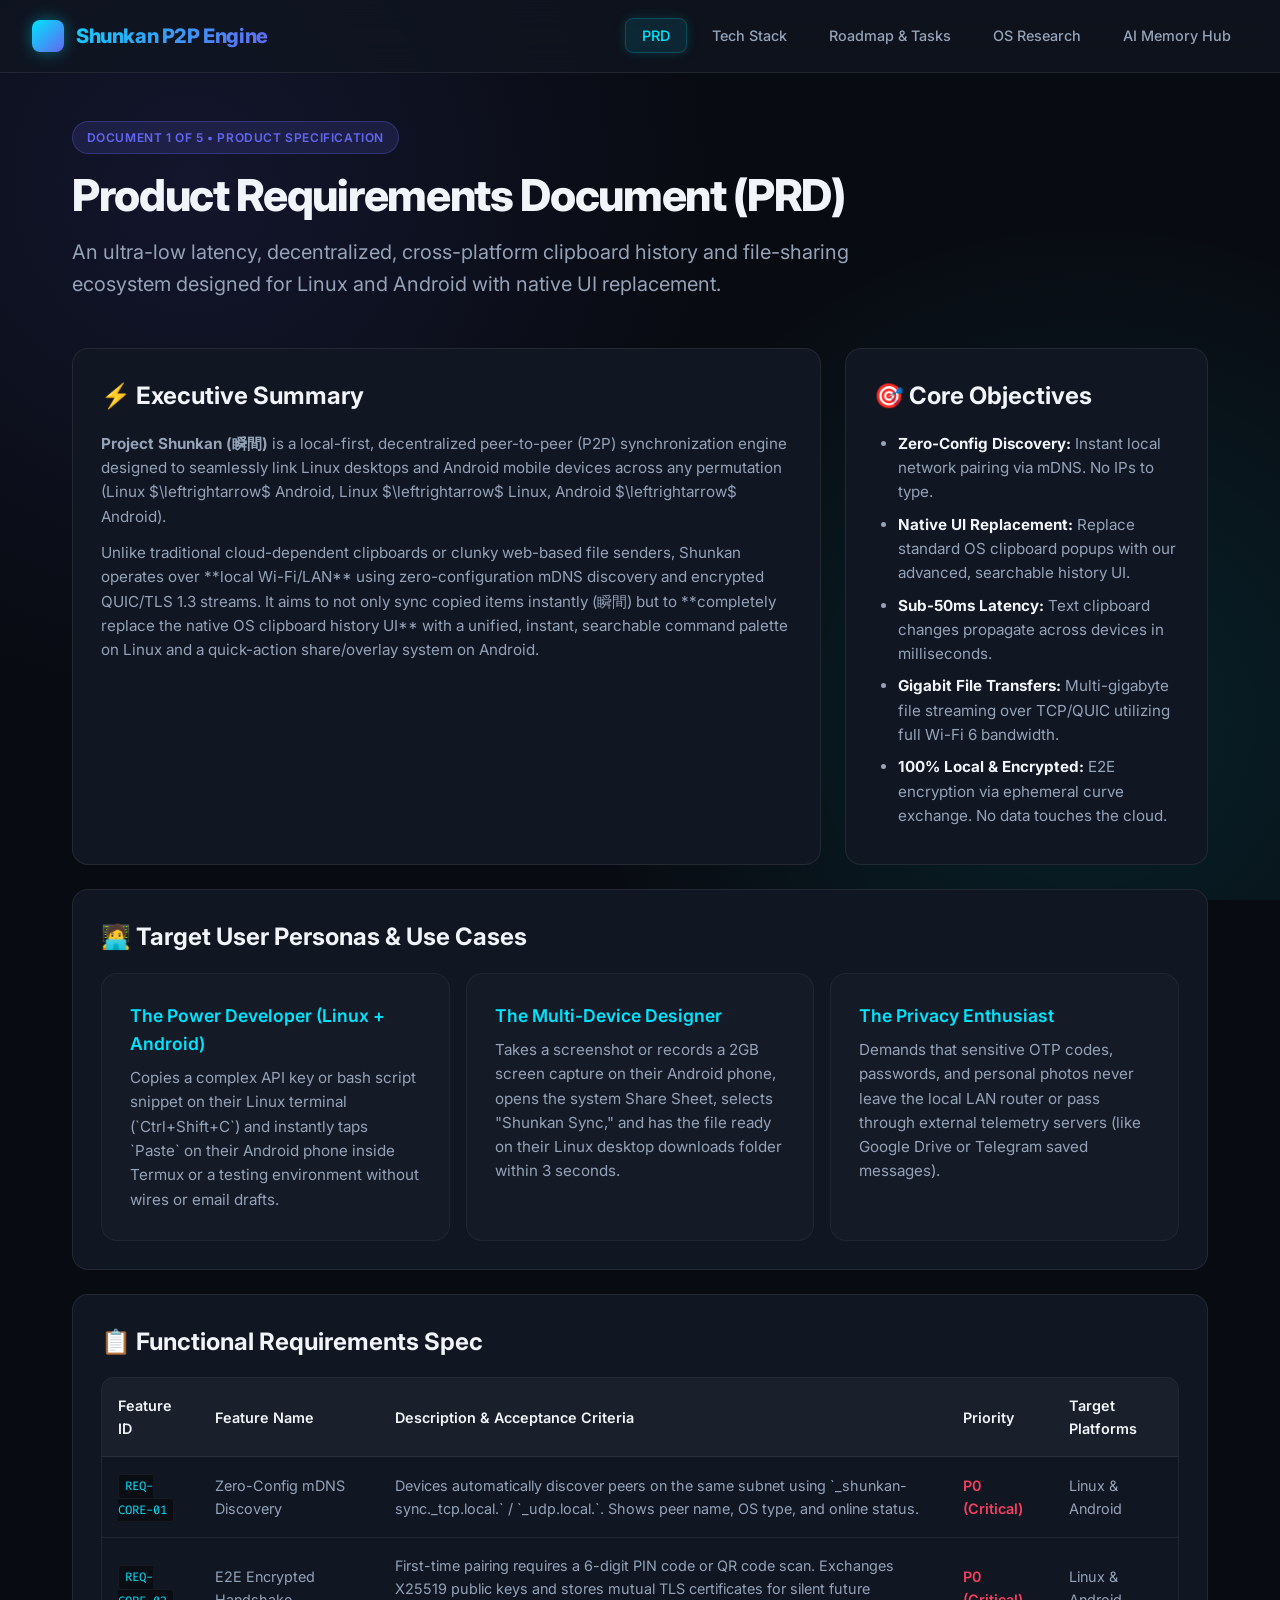
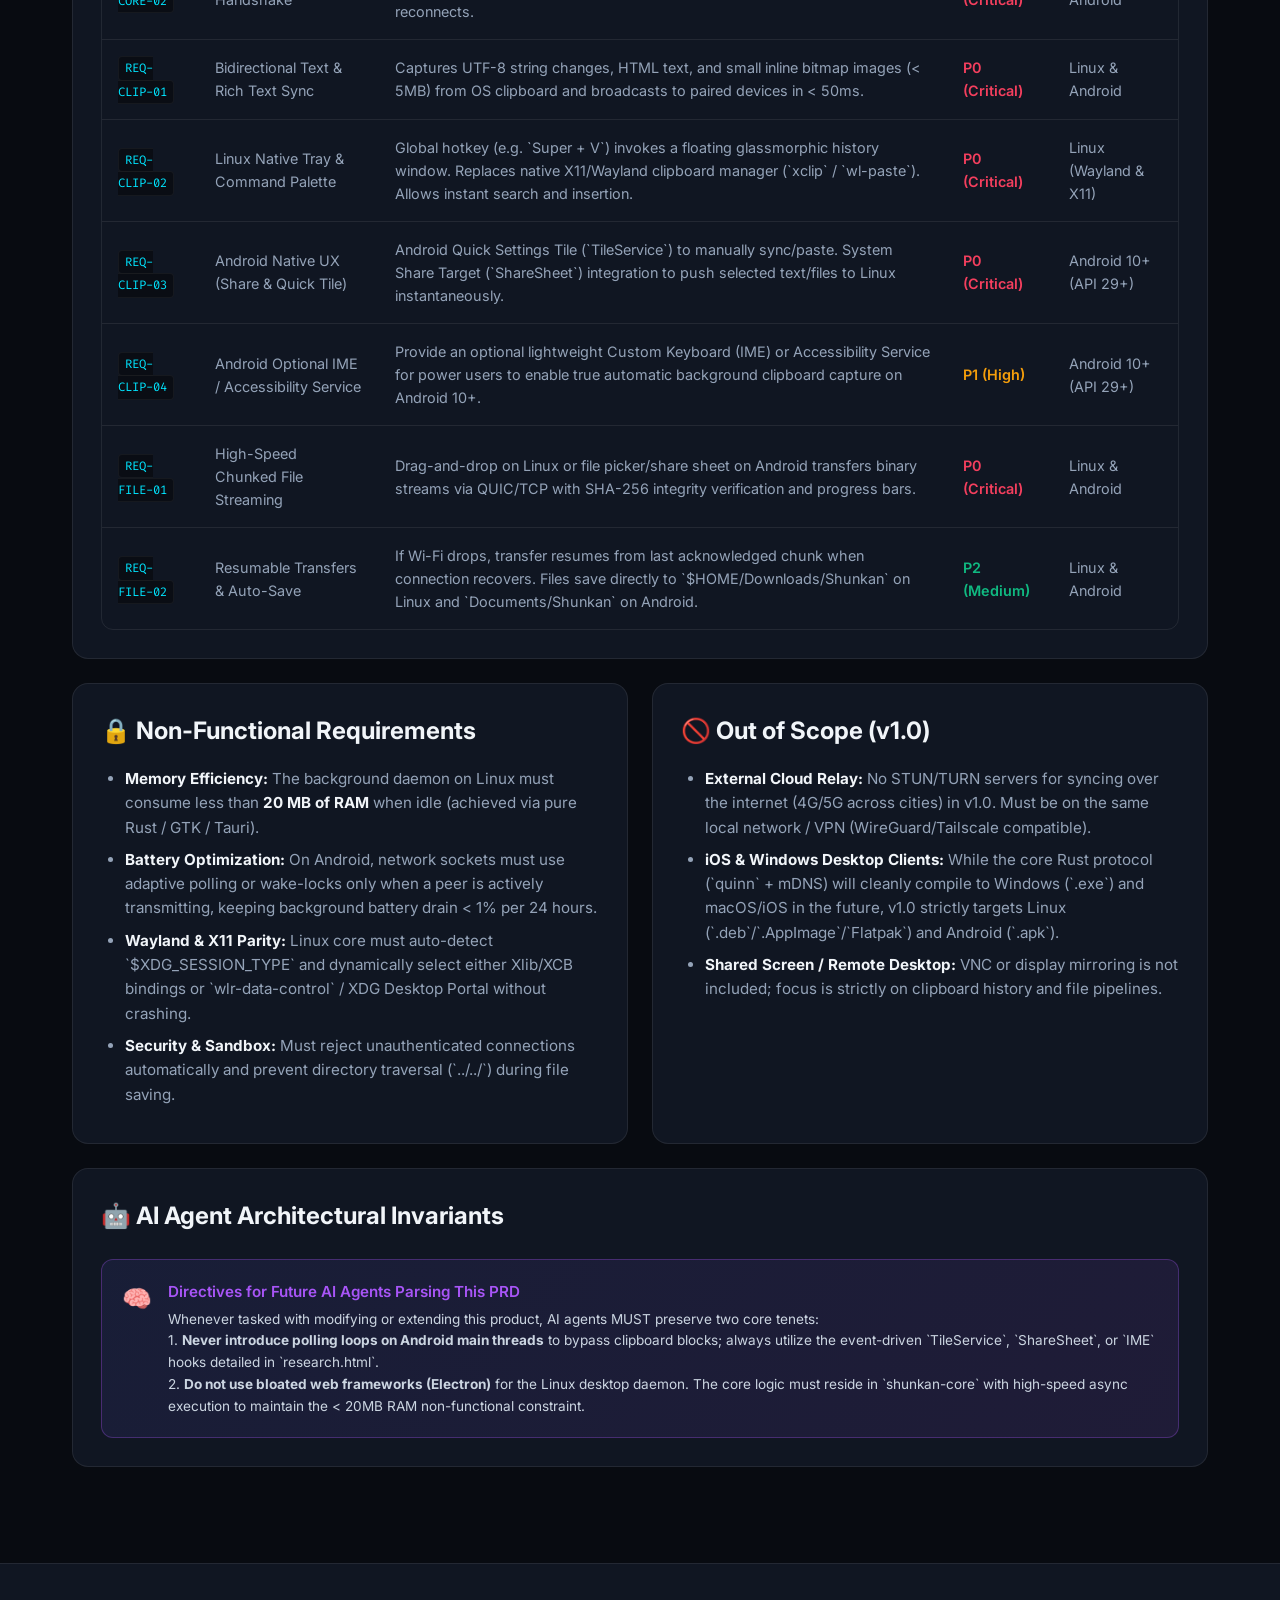
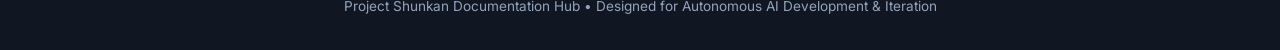
==== prd.html @ 19c79742 "docs: initialize Project Shunkan documentation hub" ====
<!DOCTYPE html>
<html lang="en">
<head>
    <meta charset="UTF-8">
    <meta name="viewport" content="width=device-width, initial-scale=1.0">
    <title>PRD — Project Shunkan (瞬間 • Cross-Platform Clipboard & File Share)</title>
    <link rel="preconnect" href="https://fonts.googleapis.com">
    <link rel="preconnect" href="https://fonts.gstatic.com" crossorigin>
    <link href="https://fonts.googleapis.com/css2?family=Fira+Code:wght@400;500;600&family=Inter:wght@300;400;500;600;700;800&display=swap" rel="stylesheet">
    <style>
        :root {
            --bg-base: #080b11;
            --bg-surface: #101622;
            --bg-surface-hover: #161e2f;
            --bg-glass: rgba(16, 22, 34, 0.7);
            --border-color: rgba(255, 255, 255, 0.08);
            --border-glow: rgba(0, 229, 255, 0.3);
            --text-main: #f1f5f9;
            --text-muted: #94a3b8;
            --accent-cyan: #00e5ff;
            --accent-indigo: #6366f1;
            --accent-purple: #a855f7;
            --accent-emerald: #10b981;
            --accent-amber: #f59e0b;
            --accent-rose: #f43f5e;
        }

        * {
            box-sizing: border-box;
            margin: 0;
            padding: 0;
        }

        body {
            font-family: 'Inter', -apple-system, BlinkMacSystemFont, sans-serif;
            background-color: var(--bg-base);
            color: var(--text-main);
            line-height: 1.6;
            min-height: 100vh;
            display: flex;
            flex-direction: column;
            background-image: 
                radial-gradient(circle at 15% 20%, rgba(99, 102, 241, 0.12) 0%, transparent 40%),
                radial-gradient(circle at 85% 80%, rgba(0, 229, 255, 0.1) 0%, transparent 40%);
            background-attachment: fixed;
        }

        /* Top Navigation */
        header {
            position: sticky;
            top: 0;
            z-index: 100;
            background: var(--bg-glass);
            backdrop-filter: blur(16px);
            -webkit-backdrop-filter: blur(16px);
            border-bottom: 1px solid var(--border-color);
            padding: 1rem 2rem;
            display: flex;
            justify-content: space-between;
            align-items: center;
        }

        .logo {
            display: flex;
            align-items: center;
            gap: 0.75rem;
            font-weight: 800;
            font-size: 1.25rem;
            letter-spacing: -0.02em;
            background: linear-gradient(135deg, var(--accent-cyan), var(--accent-indigo));
            -webkit-background-clip: text;
            -webkit-text-fill-color: transparent;
        }

        .logo-icon {
            width: 32px;
            height: 32px;
            border-radius: 8px;
            background: linear-gradient(135deg, var(--accent-cyan), var(--accent-indigo));
            display: flex;
            align-items: center;
            justify-content: center;
            color: #000;
            font-weight: 900;
            font-size: 1.1rem;
            box-shadow: 0 0 15px rgba(0, 229, 255, 0.4);
        }

        nav ul {
            display: flex;
            list-style: none;
            gap: 0.5rem;
        }

        nav a {
            color: var(--text-muted);
            text-decoration: none;
            padding: 0.5rem 1rem;
            border-radius: 8px;
            font-size: 0.9rem;
            font-weight: 500;
            transition: all 0.2s ease;
            border: 1px solid transparent;
        }

        nav a:hover {
            color: var(--text-main);
            background: var(--bg-surface-hover);
        }

        nav a.active {
            color: var(--accent-cyan);
            background: rgba(0, 229, 255, 0.1);
            border-color: rgba(0, 229, 255, 0.2);
            box-shadow: 0 0 12px rgba(0, 229, 255, 0.15);
        }

        /* Main Container */
        main {
            max-width: 1200px;
            margin: 0 auto;
            padding: 3rem 2rem;
            flex: 1;
            width: 100%;
        }

        /* Hero Header */
        .page-header {
            margin-bottom: 3rem;
            position: relative;
        }

        .badge {
            display: inline-flex;
            align-items: center;
            gap: 0.5rem;
            padding: 0.35rem 0.85rem;
            border-radius: 9999px;
            background: rgba(99, 102, 241, 0.15);
            color: var(--accent-indigo);
            border: 1px solid rgba(99, 102, 241, 0.3);
            font-size: 0.75rem;
            font-weight: 600;
            text-transform: uppercase;
            letter-spacing: 0.05em;
            margin-bottom: 1rem;
        }

        h1 {
            font-size: 2.75rem;
            font-weight: 800;
            letter-spacing: -0.03em;
            line-height: 1.15;
            margin-bottom: 1rem;
        }

        .subtitle {
            font-size: 1.25rem;
            color: var(--text-muted);
            max-width: 800px;
            font-weight: 400;
        }

        /* Grid & Cards */
        .section-grid {
            display: grid;
            grid-template-columns: repeat(12, 1fr);
            gap: 1.5rem;
            margin-bottom: 3rem;
        }

        .card {
            background: var(--bg-surface);
            border: 1px solid var(--border-color);
            border-radius: 16px;
            padding: 1.75rem;
            transition: all 0.3s cubic-bezier(0.16, 1, 0.3, 1);
            position: relative;
            overflow: hidden;
        }

        .card:hover {
            border-color: rgba(255, 255, 255, 0.18);
            transform: translateY(-2px);
            box-shadow: 0 12px 30px rgba(0, 0, 0, 0.4);
        }

        .card::before {
            content: '';
            position: absolute;
            top: 0;
            left: 0;
            width: 100%;
            height: 3px;
            background: linear-gradient(90deg, var(--accent-cyan), var(--accent-indigo));
            opacity: 0;
            transition: opacity 0.3s ease;
        }

        .card:hover::before {
            opacity: 1;
        }

        .col-12 { grid-column: span 12; }
        .col-8 { grid-column: span 8; }
        .col-6 { grid-column: span 6; }
        .col-4 { grid-column: span 4; }

        @media (max-width: 900px) {
            .col-8, .col-6, .col-4 { grid-column: span 12; }
        }

        h2 {
            font-size: 1.5rem;
            font-weight: 700;
            margin-bottom: 1rem;
            color: var(--text-main);
            display: flex;
            align-items: center;
            gap: 0.75rem;
        }

        h3 {
            font-size: 1.1rem;
            font-weight: 600;
            margin: 1.25rem 0 0.5rem;
            color: var(--accent-cyan);
        }

        p, li {
            color: var(--text-muted);
            font-size: 0.95rem;
        }

        ul, ol {
            padding-left: 1.5rem;
            margin-top: 0.5rem;
        }

        li {
            margin-bottom: 0.5rem;
        }

        li strong {
            color: var(--text-main);
        }

        /* Spec Table */
        .table-container {
            overflow-x: auto;
            margin-top: 1rem;
            border-radius: 12px;
            border: 1px solid var(--border-color);
        }

        table {
            width: 100%;
            border-collapse: collapse;
            text-align: left;
            font-size: 0.9rem;
        }

        th {
            background: rgba(255, 255, 255, 0.04);
            padding: 1rem;
            font-weight: 600;
            color: var(--text-main);
            border-bottom: 1px solid var(--border-color);
        }

        td {
            padding: 1rem;
            border-bottom: 1px solid var(--border-color);
            color: var(--text-muted);
        }

        tr:last-child td {
            border-bottom: none;
        }

        tr:hover td {
            background: rgba(255, 255, 255, 0.02);
            color: var(--text-main);
        }

        .priority-p0 { color: var(--accent-rose); font-weight: 600; }
        .priority-p1 { color: var(--accent-amber); font-weight: 600; }
        .priority-p2 { color: var(--accent-emerald); font-weight: 600; }

        /* Code snippets */
        code {
            font-family: 'Fira Code', monospace;
            background: rgba(0, 0, 0, 0.4);
            padding: 0.2rem 0.4rem;
            border-radius: 4px;
            font-size: 0.85em;
            color: var(--accent-cyan);
            border: 1px solid rgba(255, 255, 255, 0.05);
        }

        /* AI Prompt Box */
        .ai-callout {
            background: linear-gradient(135deg, rgba(99, 102, 241, 0.1), rgba(168, 85, 247, 0.1));
            border: 1px solid rgba(168, 85, 247, 0.3);
            border-radius: 12px;
            padding: 1.25rem;
            margin-top: 1.5rem;
            display: flex;
            gap: 1rem;
            align-items: flex-start;
        }

        .ai-icon {
            font-size: 1.5rem;
            flex-shrink: 0;
        }

        .ai-text h4 {
            color: var(--accent-purple);
            font-size: 0.95rem;
            font-weight: 600;
            margin-bottom: 0.25rem;
        }

        .ai-text p {
            font-size: 0.85rem;
            color: #cbd5e1;
            margin: 0;
        }

        footer {
            border-top: 1px solid var(--border-color);
            padding: 2rem;
            text-align: center;
            font-size: 0.85rem;
            color: var(--text-muted);
            background: var(--bg-surface);
        }
    </style>
</head>
<body>

<header>
    <div class="logo">
        <div class="logo-icon">瞬</div>
        <span>Shunkan P2P Engine</span>
    </div>
    <nav>
        <ul>
            <li><a href="prd.html" class="active">PRD</a></li>
            <li><a href="stack.html">Tech Stack</a></li>
            <li><a href="tasks.html">Roadmap & Tasks</a></li>
            <li><a href="research.html">OS Research</a></li>
            <li><a href="memory.html">AI Memory Hub</a></li>
        </ul>
    </nav>
</header>

<main>
    <div class="page-header">
        <div class="badge">Document 1 of 5 • Product Specification</div>
        <h1>Product Requirements Document (PRD)</h1>
        <p class="subtitle">
            An ultra-low latency, decentralized, cross-platform clipboard history and file-sharing ecosystem designed for Linux and Android with native UI replacement.
        </p>
    </div>

    <div class="section-grid">
        <div class="card col-8">
            <h2>⚡ Executive Summary</h2>
            <p>
                <strong>Project Shunkan (瞬間)</strong> is a local-first, decentralized peer-to-peer (P2P) synchronization engine designed to seamlessly link Linux desktops and Android mobile devices across any permutation (Linux $\leftrightarrow$ Android, Linux $\leftrightarrow$ Linux, Android $\leftrightarrow$ Android).
            </p>
            <p style="margin-top: 0.75rem;">
                Unlike traditional cloud-dependent clipboards or clunky web-based file senders, Shunkan operates over **local Wi-Fi/LAN** using zero-configuration mDNS discovery and encrypted QUIC/TLS 1.3 streams. It aims to not only sync copied items instantly (瞬間) but to **completely replace the native OS clipboard history UI** with a unified, instant, searchable command palette on Linux and a quick-action share/overlay system on Android.
            </p>
        </div>

        <div class="card col-4">
            <h2>🎯 Core Objectives</h2>
            <ul>
                <li><strong>Zero-Config Discovery:</strong> Instant local network pairing via mDNS. No IPs to type.</li>
                <li><strong>Native UI Replacement:</strong> Replace standard OS clipboard popups with our advanced, searchable history UI.</li>
                <li><strong>Sub-50ms Latency:</strong> Text clipboard changes propagate across devices in milliseconds.</li>
                <li><strong>Gigabit File Transfers:</strong> Multi-gigabyte file streaming over TCP/QUIC utilizing full Wi-Fi 6 bandwidth.</li>
                <li><strong>100% Local & Encrypted:</strong> E2E encryption via ephemeral curve exchange. No data touches the cloud.</li>
            </ul>
        </div>

        <div class="card col-12">
            <h2>🧑‍💻 Target User Personas & Use Cases</h2>
            <div class="section-grid" style="margin-bottom: 0; gap: 1rem; margin-top: 1rem;">
                <div class="card col-4" style="background: rgba(255,255,255,0.02); border-color: rgba(255,255,255,0.05);">
                    <h3 style="margin-top:0;">The Power Developer (Linux + Android)</h3>
                    <p>Copies a complex API key or bash script snippet on their Linux terminal (`Ctrl+Shift+C`) and instantly taps `Paste` on their Android phone inside Termux or a testing environment without wires or email drafts.</p>
                </div>
                <div class="card col-4" style="background: rgba(255,255,255,0.02); border-color: rgba(255,255,255,0.05);">
                    <h3 style="margin-top:0;">The Multi-Device Designer</h3>
                    <p>Takes a screenshot or records a 2GB screen capture on their Android phone, opens the system Share Sheet, selects "Shunkan Sync," and has the file ready on their Linux desktop downloads folder within 3 seconds.</p>
                </div>
                <div class="card col-4" style="background: rgba(255,255,255,0.02); border-color: rgba(255,255,255,0.05);">
                    <h3 style="margin-top:0;">The Privacy Enthusiast</h3>
                    <p>Demands that sensitive OTP codes, passwords, and personal photos never leave the local LAN router or pass through external telemetry servers (like Google Drive or Telegram saved messages).</p>
                </div>
            </div>
        </div>

        <div class="card col-12">
            <h2>📋 Functional Requirements Spec</h2>
            <div class="table-container">
                <table>
                    <thead>
                        <tr>
                            <th>Feature ID</th>
                            <th>Feature Name</th>
                            <th>Description & Acceptance Criteria</th>
                            <th>Priority</th>
                            <th>Target Platforms</th>
                        </tr>
                    </thead>
                    <tbody>
                        <tr>
                            <td><code>REQ-CORE-01</code></td>
                            <td>Zero-Config mDNS Discovery</td>
                            <td>Devices automatically discover peers on the same subnet using `_shunkan-sync._tcp.local.` / `_udp.local.`. Shows peer name, OS type, and online status.</td>
                            <td class="priority-p0">P0 (Critical)</td>
                            <td>Linux & Android</td>
                        </tr>
                        <tr>
                            <td><code>REQ-CORE-02</code></td>
                            <td>E2E Encrypted Handshake</td>
                            <td>First-time pairing requires a 6-digit PIN code or QR code scan. Exchanges X25519 public keys and stores mutual TLS certificates for silent future reconnects.</td>
                            <td class="priority-p0">P0 (Critical)</td>
                            <td>Linux & Android</td>
                        </tr>
                        <tr>
                            <td><code>REQ-CLIP-01</code></td>
                            <td>Bidirectional Text & Rich Text Sync</td>
                            <td>Captures UTF-8 string changes, HTML text, and small inline bitmap images (< 5MB) from OS clipboard and broadcasts to paired devices in < 50ms.</td>
                            <td class="priority-p0">P0 (Critical)</td>
                            <td>Linux & Android</td>
                        </tr>
                        <tr>
                            <td><code>REQ-CLIP-02</code></td>
                            <td>Linux Native Tray & Command Palette</td>
                            <td>Global hotkey (e.g. `Super + V`) invokes a floating glassmorphic history window. Replaces native X11/Wayland clipboard manager (`xclip` / `wl-paste`). Allows instant search and insertion.</td>
                            <td class="priority-p0">P0 (Critical)</td>
                            <td>Linux (Wayland & X11)</td>
                        </tr>
                        <tr>
                            <td><code>REQ-CLIP-03</code></td>
                            <td>Android Native UX (Share & Quick Tile)</td>
                            <td>Android Quick Settings Tile (`TileService`) to manually sync/paste. System Share Target (`ShareSheet`) integration to push selected text/files to Linux instantaneously.</td>
                            <td class="priority-p0">P0 (Critical)</td>
                            <td>Android 10+ (API 29+)</td>
                        </tr>
                        <tr>
                            <td><code>REQ-CLIP-04</code></td>
                            <td>Android Optional IME / Accessibility Service</td>
                            <td>Provide an optional lightweight Custom Keyboard (IME) or Accessibility Service for power users to enable true automatic background clipboard capture on Android 10+.</td>
                            <td class="priority-p1">P1 (High)</td>
                            <td>Android 10+ (API 29+)</td>
                        </tr>
                        <tr>
                            <td><code>REQ-FILE-01</code></td>
                            <td>High-Speed Chunked File Streaming</td>
                            <td>Drag-and-drop on Linux or file picker/share sheet on Android transfers binary streams via QUIC/TCP with SHA-256 integrity verification and progress bars.</td>
                            <td class="priority-p0">P0 (Critical)</td>
                            <td>Linux & Android</td>
                        </tr>
                        <tr>
                            <td><code>REQ-FILE-02</code></td>
                            <td>Resumable Transfers & Auto-Save</td>
                            <td>If Wi-Fi drops, transfer resumes from last acknowledged chunk when connection recovers. Files save directly to `$HOME/Downloads/Shunkan` on Linux and `Documents/Shunkan` on Android.</td>
                            <td class="priority-p2">P2 (Medium)</td>
                            <td>Linux & Android</td>
                        </tr>
                    </tbody>
                </table>
            </div>
        </div>

        <div class="card col-6">
            <h2>🔒 Non-Functional Requirements</h2>
            <ul>
                <li><strong>Memory Efficiency:</strong> The background daemon on Linux must consume less than <strong>20 MB of RAM</strong> when idle (achieved via pure Rust / GTK / Tauri).</li>
                <li><strong>Battery Optimization:</strong> On Android, network sockets must use adaptive polling or wake-locks only when a peer is actively transmitting, keeping background battery drain < 1% per 24 hours.</li>
                <li><strong>Wayland & X11 Parity:</strong> Linux core must auto-detect `$XDG_SESSION_TYPE` and dynamically select either Xlib/XCB bindings or `wlr-data-control` / XDG Desktop Portal without crashing.</li>
                <li><strong>Security & Sandbox:</strong> Must reject unauthenticated connections automatically and prevent directory traversal (`../../`) during file saving.</li>
            </ul>
        </div>

        <div class="card col-6">
            <h2>🚫 Out of Scope (v1.0)</h2>
            <ul>
                <li><strong>External Cloud Relay:</strong> No STUN/TURN servers for syncing over the internet (4G/5G across cities) in v1.0. Must be on the same local network / VPN (WireGuard/Tailscale compatible).</li>
                <li><strong>iOS & Windows Desktop Clients:</strong> While the core Rust protocol (`quinn` + mDNS) will cleanly compile to Windows (`.exe`) and macOS/iOS in the future, v1.0 strictly targets Linux (`.deb`/`.AppImage`/`Flatpak`) and Android (`.apk`).</li>
                <li><strong>Shared Screen / Remote Desktop:</strong> VNC or display mirroring is not included; focus is strictly on clipboard history and file pipelines.</li>
            </ul>
        </div>

        <div class="card col-12">
            <h2>🤖 AI Agent Architectural Invariants</h2>
            <div class="ai-callout">
                <div class="ai-icon">🧠</div>
                <div class="ai-text">
                    <h4>Directives for Future AI Agents Parsing This PRD</h4>
                    <p>
                        Whenever tasked with modifying or extending this product, AI agents MUST preserve two core tenets:
                        <br>1. <strong>Never introduce polling loops on Android main threads</strong> to bypass clipboard blocks; always utilize the event-driven `TileService`, `ShareSheet`, or `IME` hooks detailed in `research.html`.
                        <br>2. <strong>Do not use bloated web frameworks (Electron)</strong> for the Linux desktop daemon. The core logic must reside in `shunkan-core` with high-speed async execution to maintain the < 20MB RAM non-functional constraint.
                    </p>
                </div>
            </div>
        </div>
    </div>
</main>

<footer>
    Project Shunkan Documentation Hub • Designed for Autonomous AI Development & Iteration
</footer>

</body>
</html>
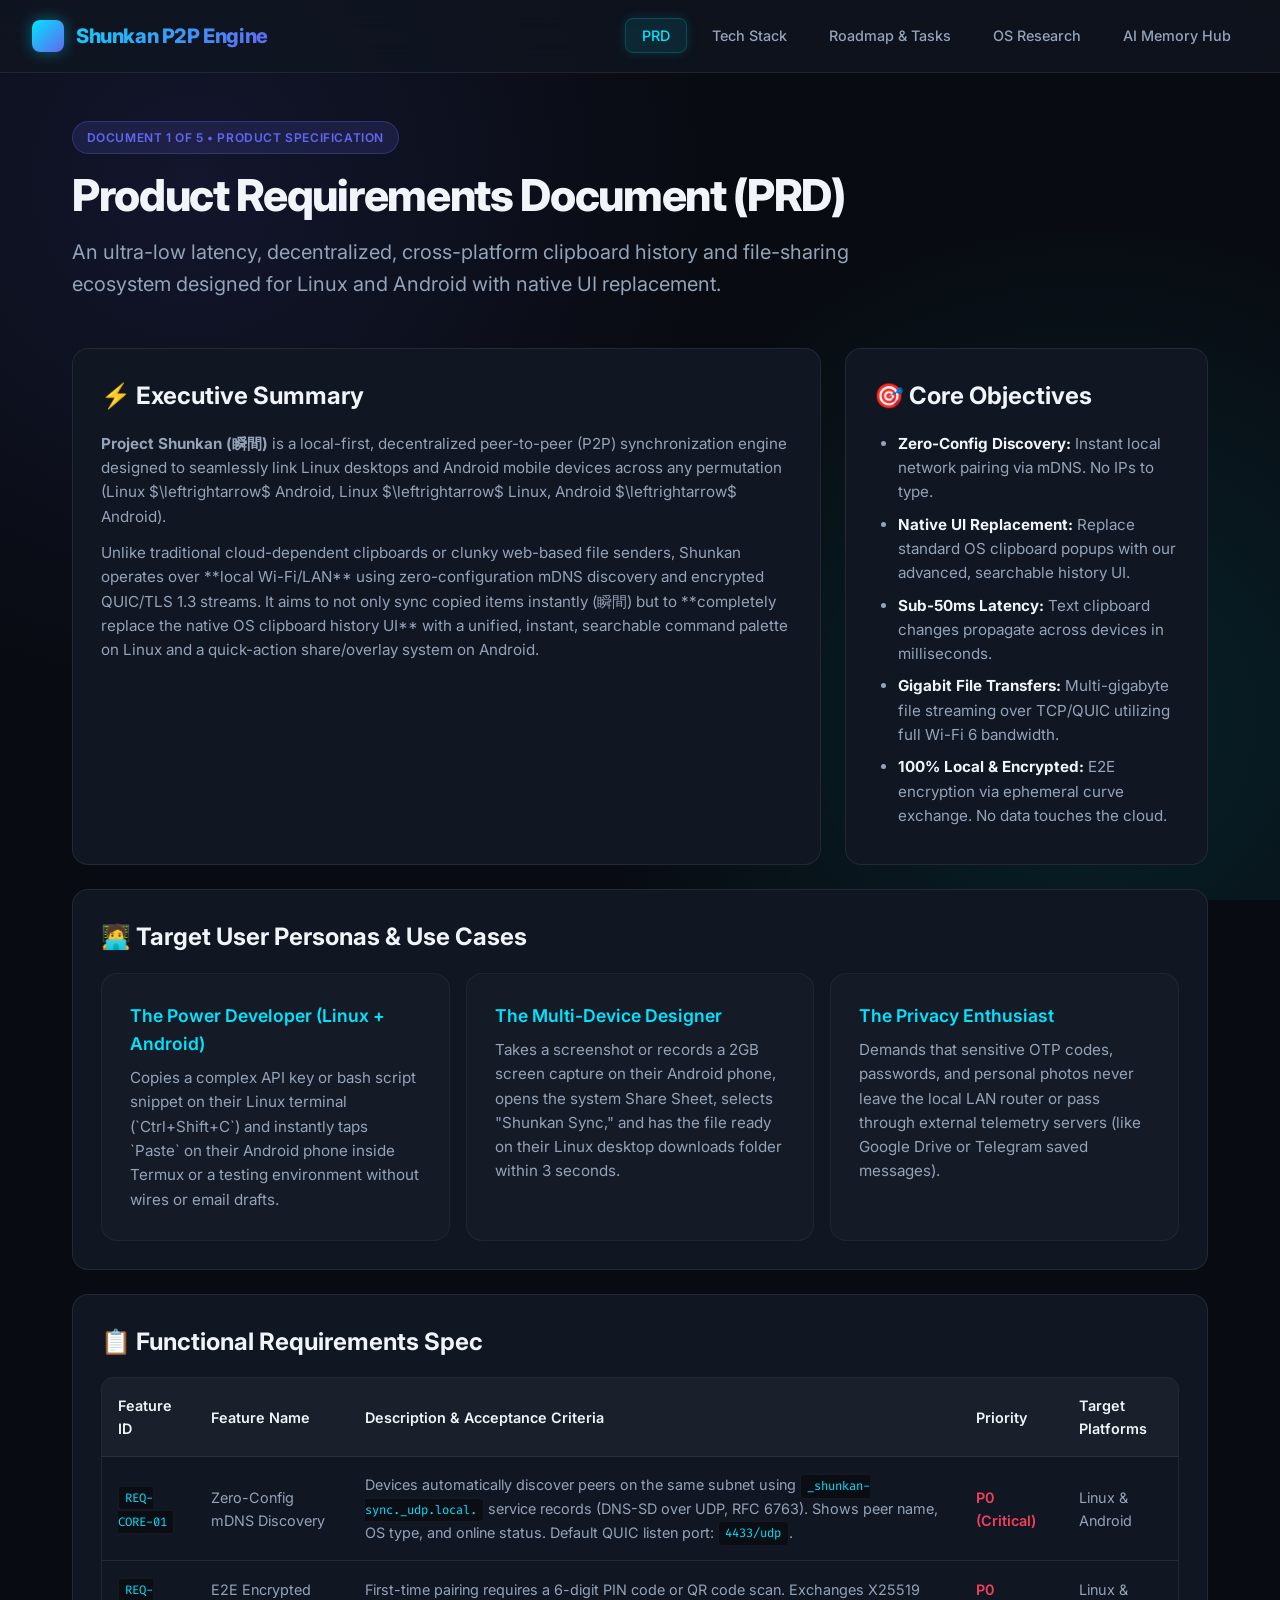
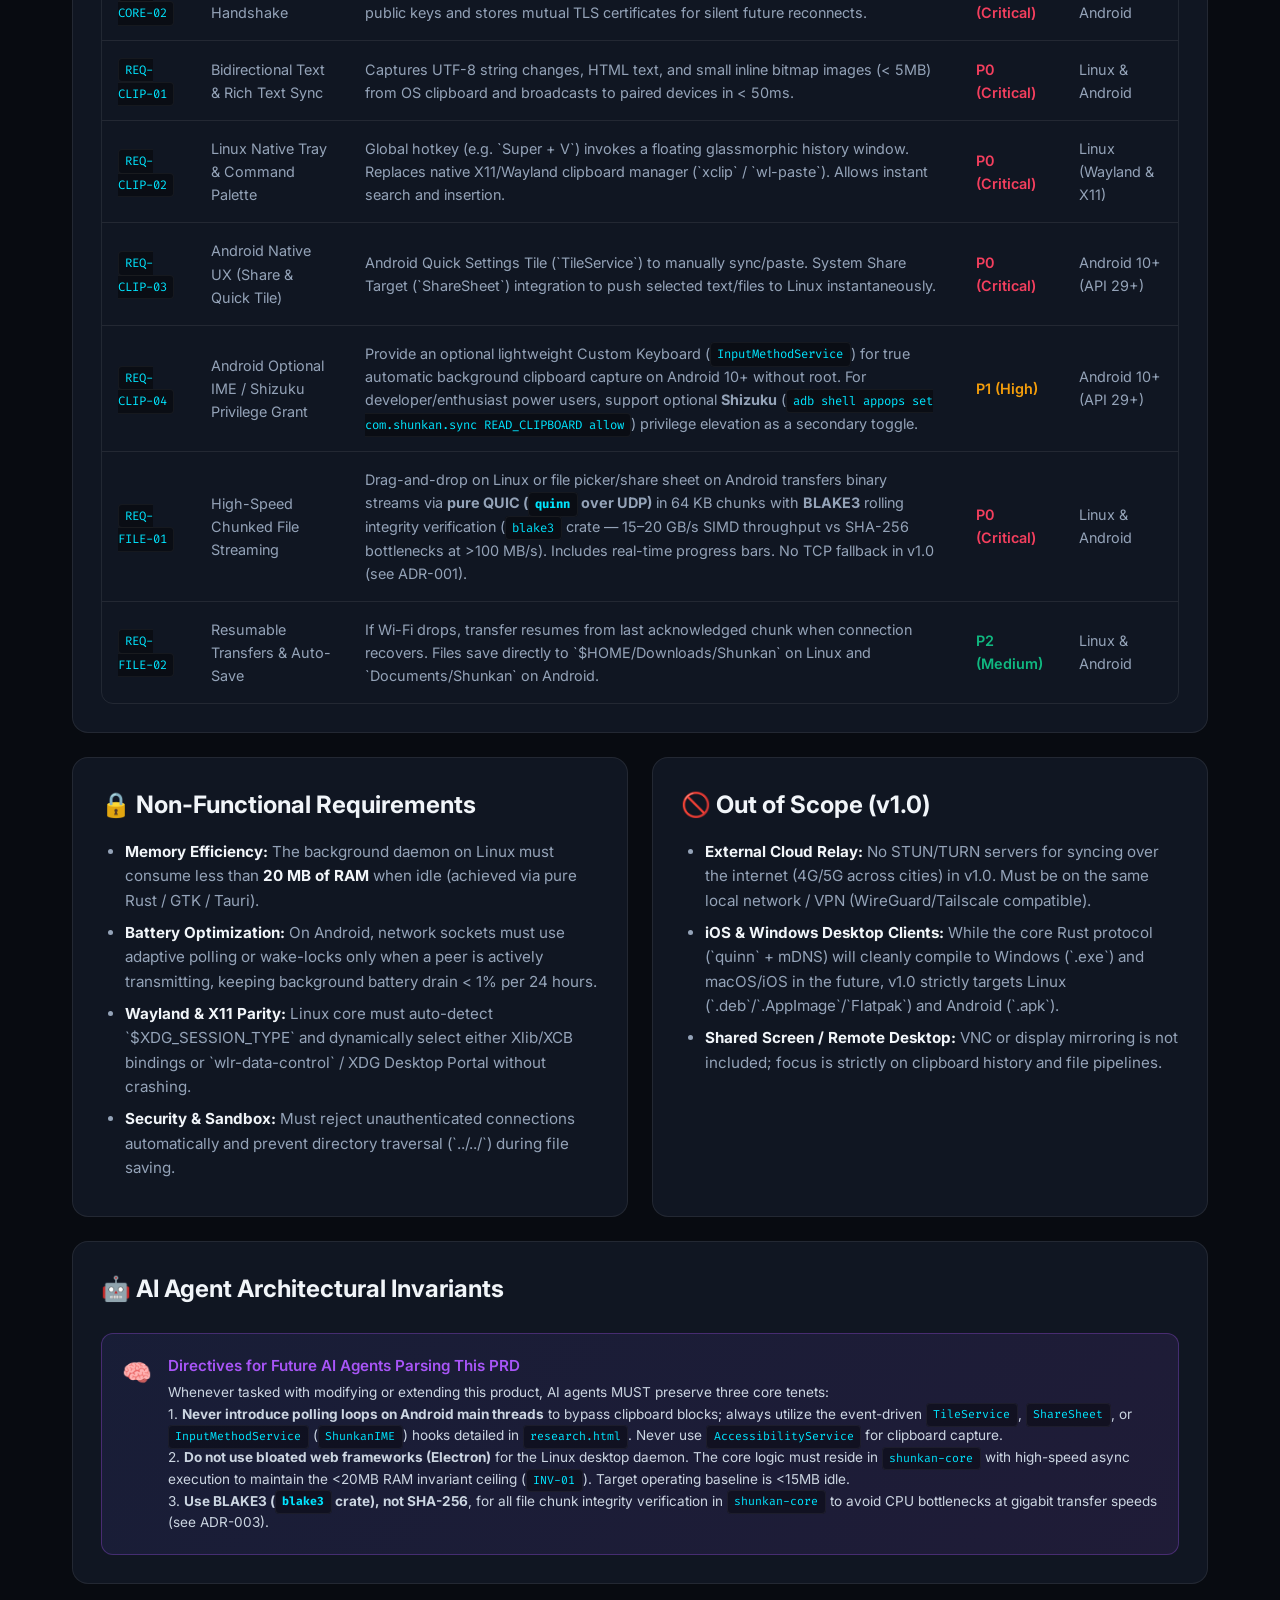
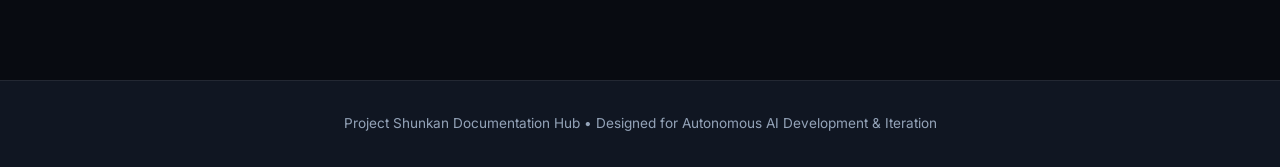
==== commit cfdb8bf7: "docs: resolve discrepancies in specs, architecture, and invariants" ====
--- a/prd.html
+++ b/prd.html
@@ -422,7 +422,7 @@
                         <tr>
                             <td><code>REQ-CORE-01</code></td>
                             <td>Zero-Config mDNS Discovery</td>
-                            <td>Devices automatically discover peers on the same subnet using `_shunkan-sync._tcp.local.` / `_udp.local.`. Shows peer name, OS type, and online status.</td>
+                            <td>Devices automatically discover peers on the same subnet using <code>_shunkan-sync._udp.local.</code> service records (DNS-SD over UDP, RFC 6763). Shows peer name, OS type, and online status. Default QUIC listen port: <code>4433/udp</code>.</td>
                             <td class="priority-p0">P0 (Critical)</td>
                             <td>Linux & Android</td>
                         </tr>
@@ -456,15 +456,15 @@
                         </tr>
                         <tr>
                             <td><code>REQ-CLIP-04</code></td>
-                            <td>Android Optional IME / Accessibility Service</td>
-                            <td>Provide an optional lightweight Custom Keyboard (IME) or Accessibility Service for power users to enable true automatic background clipboard capture on Android 10+.</td>
+                            <td>Android Optional IME / Shizuku Privilege Grant</td>
+                            <td>Provide an optional lightweight Custom Keyboard (<code>InputMethodService</code>) for true automatic background clipboard capture on Android 10+ without root. For developer/enthusiast power users, support optional <strong>Shizuku</strong> (<code>adb shell appops set com.shunkan.sync READ_CLIPBOARD allow</code>) privilege elevation as a secondary toggle.</td>
                             <td class="priority-p1">P1 (High)</td>
                             <td>Android 10+ (API 29+)</td>
                         </tr>
                         <tr>
                             <td><code>REQ-FILE-01</code></td>
                             <td>High-Speed Chunked File Streaming</td>
-                            <td>Drag-and-drop on Linux or file picker/share sheet on Android transfers binary streams via QUIC/TCP with SHA-256 integrity verification and progress bars.</td>
+                            <td>Drag-and-drop on Linux or file picker/share sheet on Android transfers binary streams via <strong>pure QUIC (<code>quinn</code> over UDP)</strong> in 64 KB chunks with <strong>BLAKE3</strong> rolling integrity verification (<code>blake3</code> crate — 15–20 GB/s SIMD throughput vs SHA-256 bottlenecks at >100 MB/s). Includes real-time progress bars. No TCP fallback in v1.0 (see ADR-001).</td>
                             <td class="priority-p0">P0 (Critical)</td>
                             <td>Linux & Android</td>
                         </tr>
@@ -506,9 +506,10 @@
                 <div class="ai-text">
                     <h4>Directives for Future AI Agents Parsing This PRD</h4>
                     <p>
-                        Whenever tasked with modifying or extending this product, AI agents MUST preserve two core tenets:
-                        <br>1. <strong>Never introduce polling loops on Android main threads</strong> to bypass clipboard blocks; always utilize the event-driven `TileService`, `ShareSheet`, or `IME` hooks detailed in `research.html`.
-                        <br>2. <strong>Do not use bloated web frameworks (Electron)</strong> for the Linux desktop daemon. The core logic must reside in `shunkan-core` with high-speed async execution to maintain the < 20MB RAM non-functional constraint.
+                        Whenever tasked with modifying or extending this product, AI agents MUST preserve three core tenets:
+                        <br>1. <strong>Never introduce polling loops on Android main threads</strong> to bypass clipboard blocks; always utilize the event-driven <code>TileService</code>, <code>ShareSheet</code>, or <code>InputMethodService</code> (<code>ShunkanIME</code>) hooks detailed in <code>research.html</code>. Never use <code>AccessibilityService</code> for clipboard capture.
+                        <br>2. <strong>Do not use bloated web frameworks (Electron)</strong> for the Linux desktop daemon. The core logic must reside in <code>shunkan-core</code> with high-speed async execution to maintain the &lt;20MB RAM invariant ceiling (<code>INV-01</code>). Target operating baseline is &lt;15MB idle.
+                        <br>3. <strong>Use BLAKE3 (<code>blake3</code> crate), not SHA-256</strong>, for all file chunk integrity verification in <code>shunkan-core</code> to avoid CPU bottlenecks at gigabit transfer speeds (see ADR-003).
                     </p>
                 </div>
             </div>
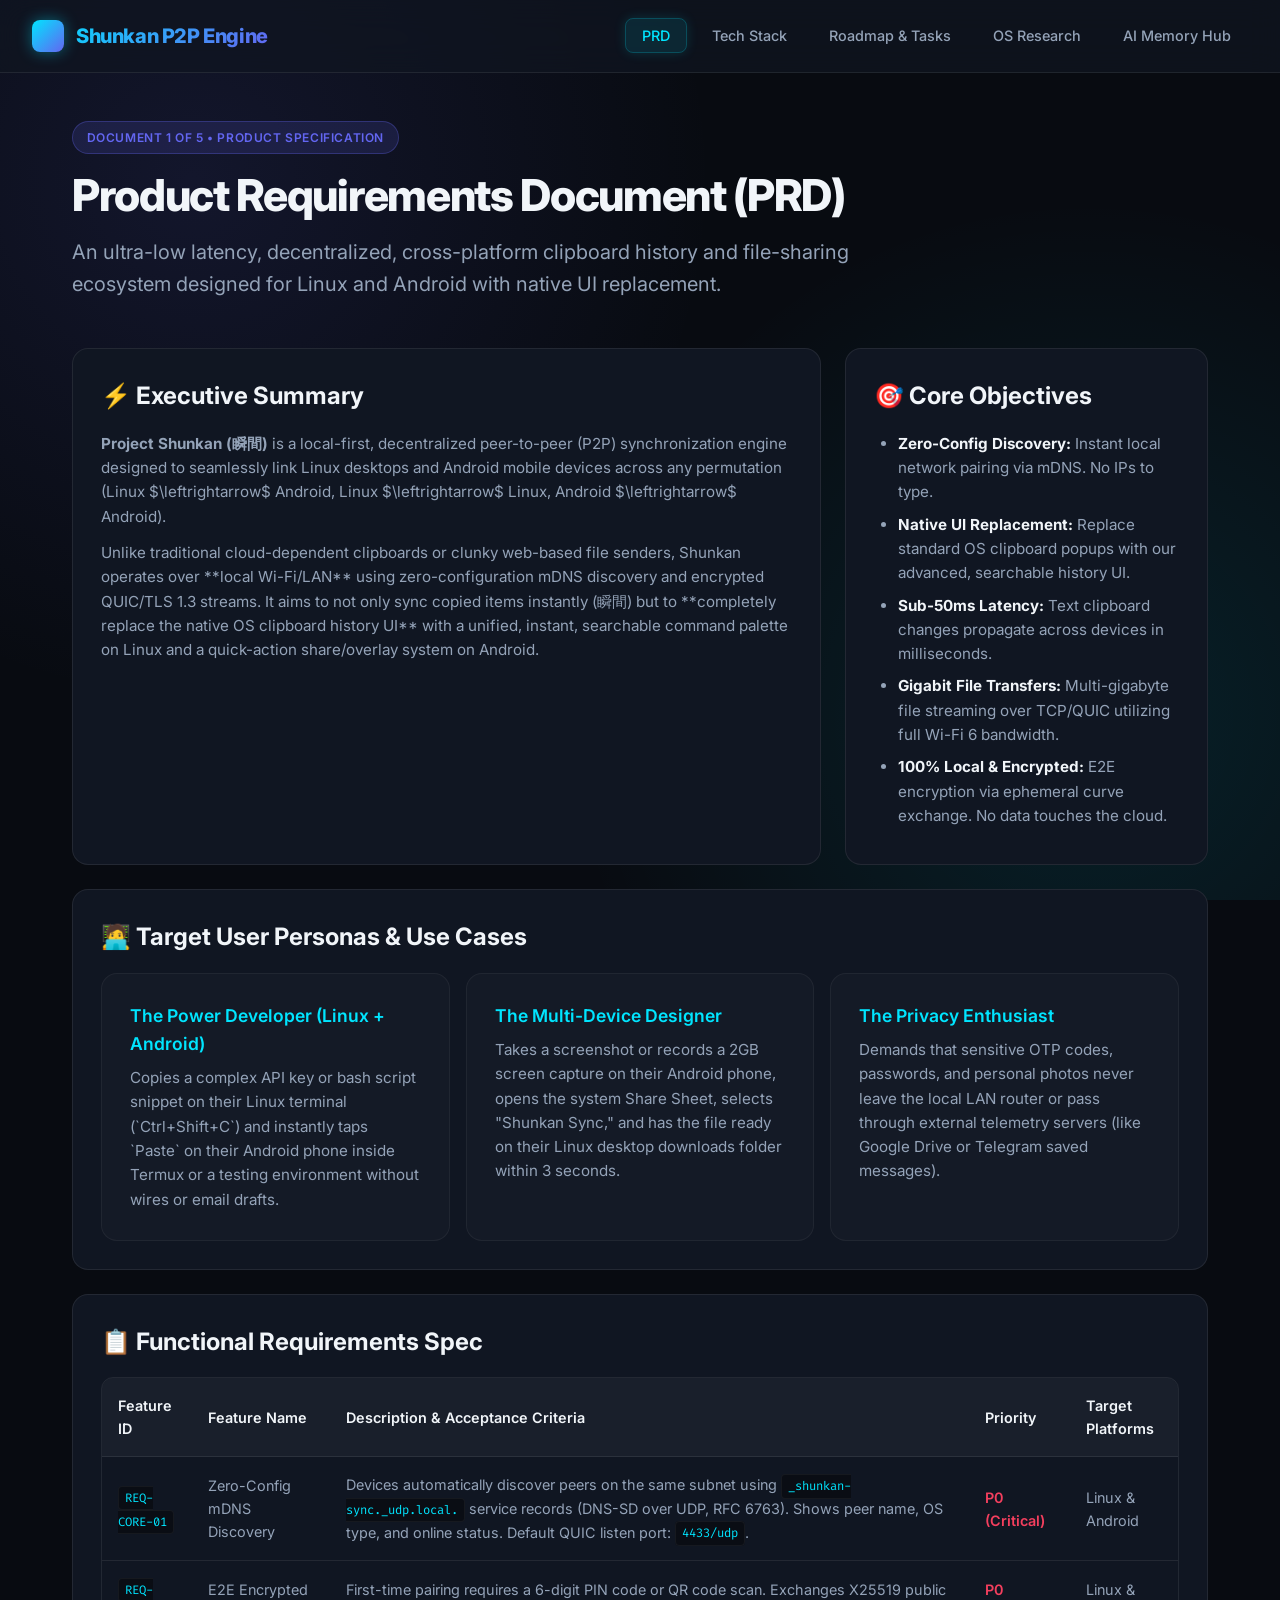
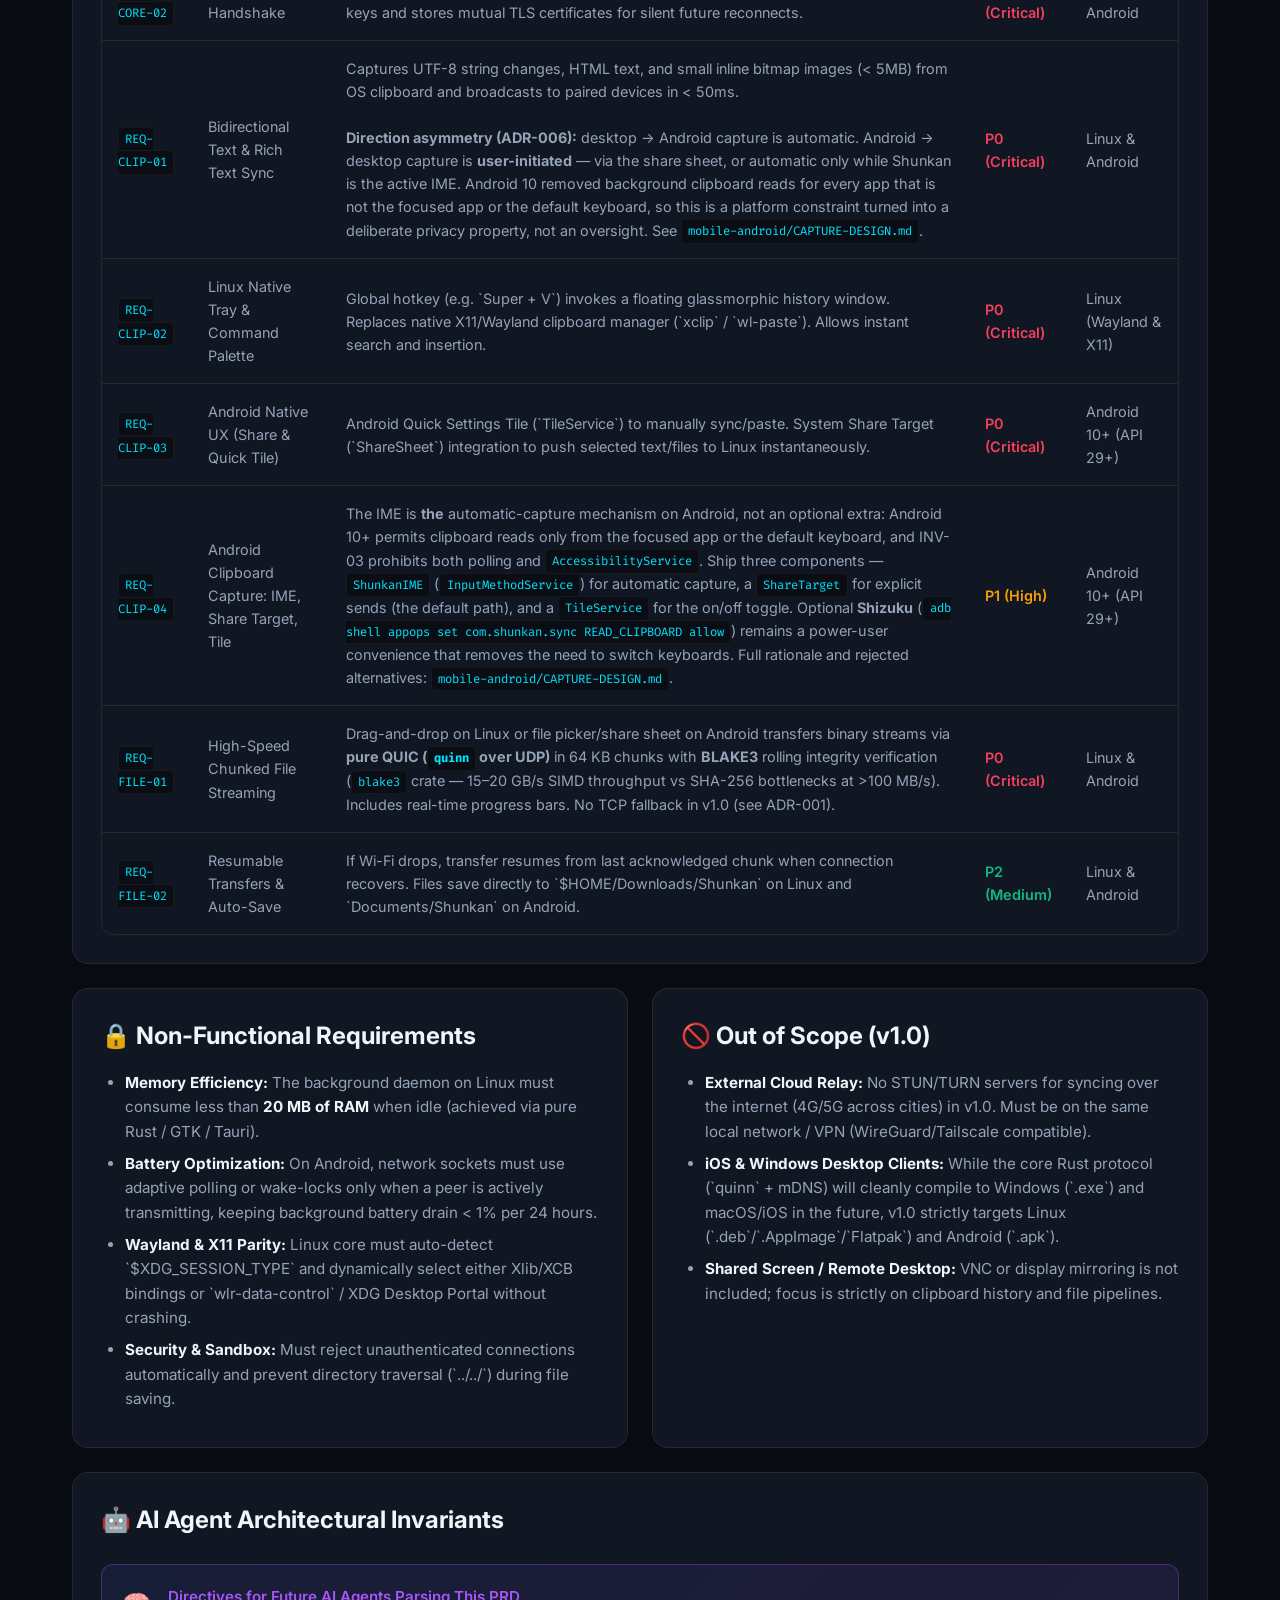
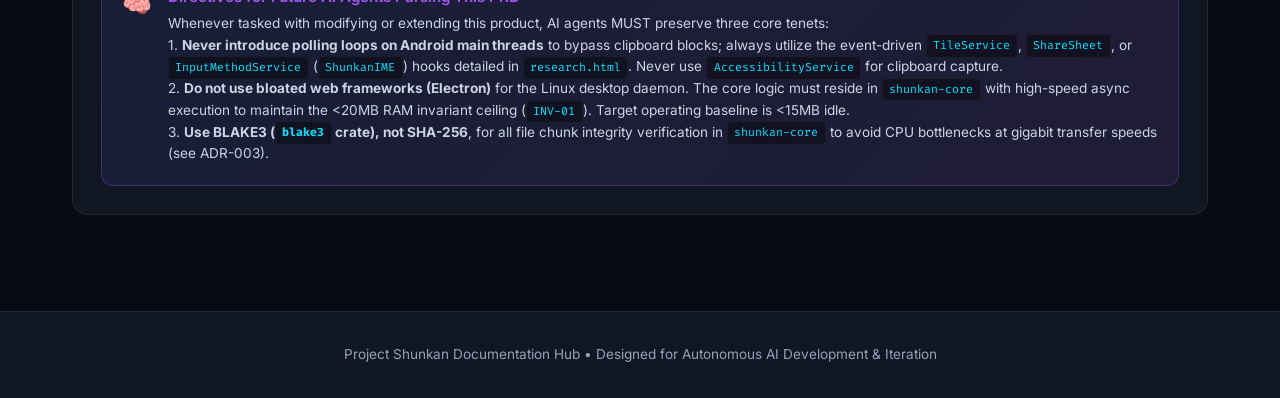
==== commit ff59c13b: "feat(android,core): stand up UniFFI, the cdylib, and a buildable Android module Phase 6 of the audit" ====
--- a/prd.html
+++ b/prd.html
@@ -436,7 +436,7 @@
                         <tr>
                             <td><code>REQ-CLIP-01</code></td>
                             <td>Bidirectional Text & Rich Text Sync</td>
-                            <td>Captures UTF-8 string changes, HTML text, and small inline bitmap images (< 5MB) from OS clipboard and broadcasts to paired devices in < 50ms.</td>
+                            <td>Captures UTF-8 string changes, HTML text, and small inline bitmap images (< 5MB) from OS clipboard and broadcasts to paired devices in < 50ms.<br><br><strong>Direction asymmetry (ADR-006):</strong> desktop &rarr; Android capture is automatic. Android &rarr; desktop capture is <strong>user-initiated</strong> &mdash; via the share sheet, or automatic only while Shunkan is the active IME. Android 10 removed background clipboard reads for every app that is not the focused app or the default keyboard, so this is a platform constraint turned into a deliberate privacy property, not an oversight. See <code>mobile-android/CAPTURE-DESIGN.md</code>.</td>
                             <td class="priority-p0">P0 (Critical)</td>
                             <td>Linux & Android</td>
                         </tr>
@@ -456,8 +456,8 @@
                         </tr>
                         <tr>
                             <td><code>REQ-CLIP-04</code></td>
-                            <td>Android Optional IME / Shizuku Privilege Grant</td>
-                            <td>Provide an optional lightweight Custom Keyboard (<code>InputMethodService</code>) for true automatic background clipboard capture on Android 10+ without root. For developer/enthusiast power users, support optional <strong>Shizuku</strong> (<code>adb shell appops set com.shunkan.sync READ_CLIPBOARD allow</code>) privilege elevation as a secondary toggle.</td>
+                            <td>Android Clipboard Capture: IME, Share Target, Tile</td>
+                            <td>The IME is <strong>the</strong> automatic-capture mechanism on Android, not an optional extra: Android 10+ permits clipboard reads only from the focused app or the default keyboard, and INV-03 prohibits both polling and <code>AccessibilityService</code>. Ship three components &mdash; <code>ShunkanIME</code> (<code>InputMethodService</code>) for automatic capture, a <code>ShareTarget</code> for explicit sends (the default path), and a <code>TileService</code> for the on/off toggle. Optional <strong>Shizuku</strong> (<code>adb shell appops set com.shunkan.sync READ_CLIPBOARD allow</code>) remains a power-user convenience that removes the need to switch keyboards. Full rationale and rejected alternatives: <code>mobile-android/CAPTURE-DESIGN.md</code>.</td>
                             <td class="priority-p1">P1 (High)</td>
                             <td>Android 10+ (API 29+)</td>
                         </tr>
